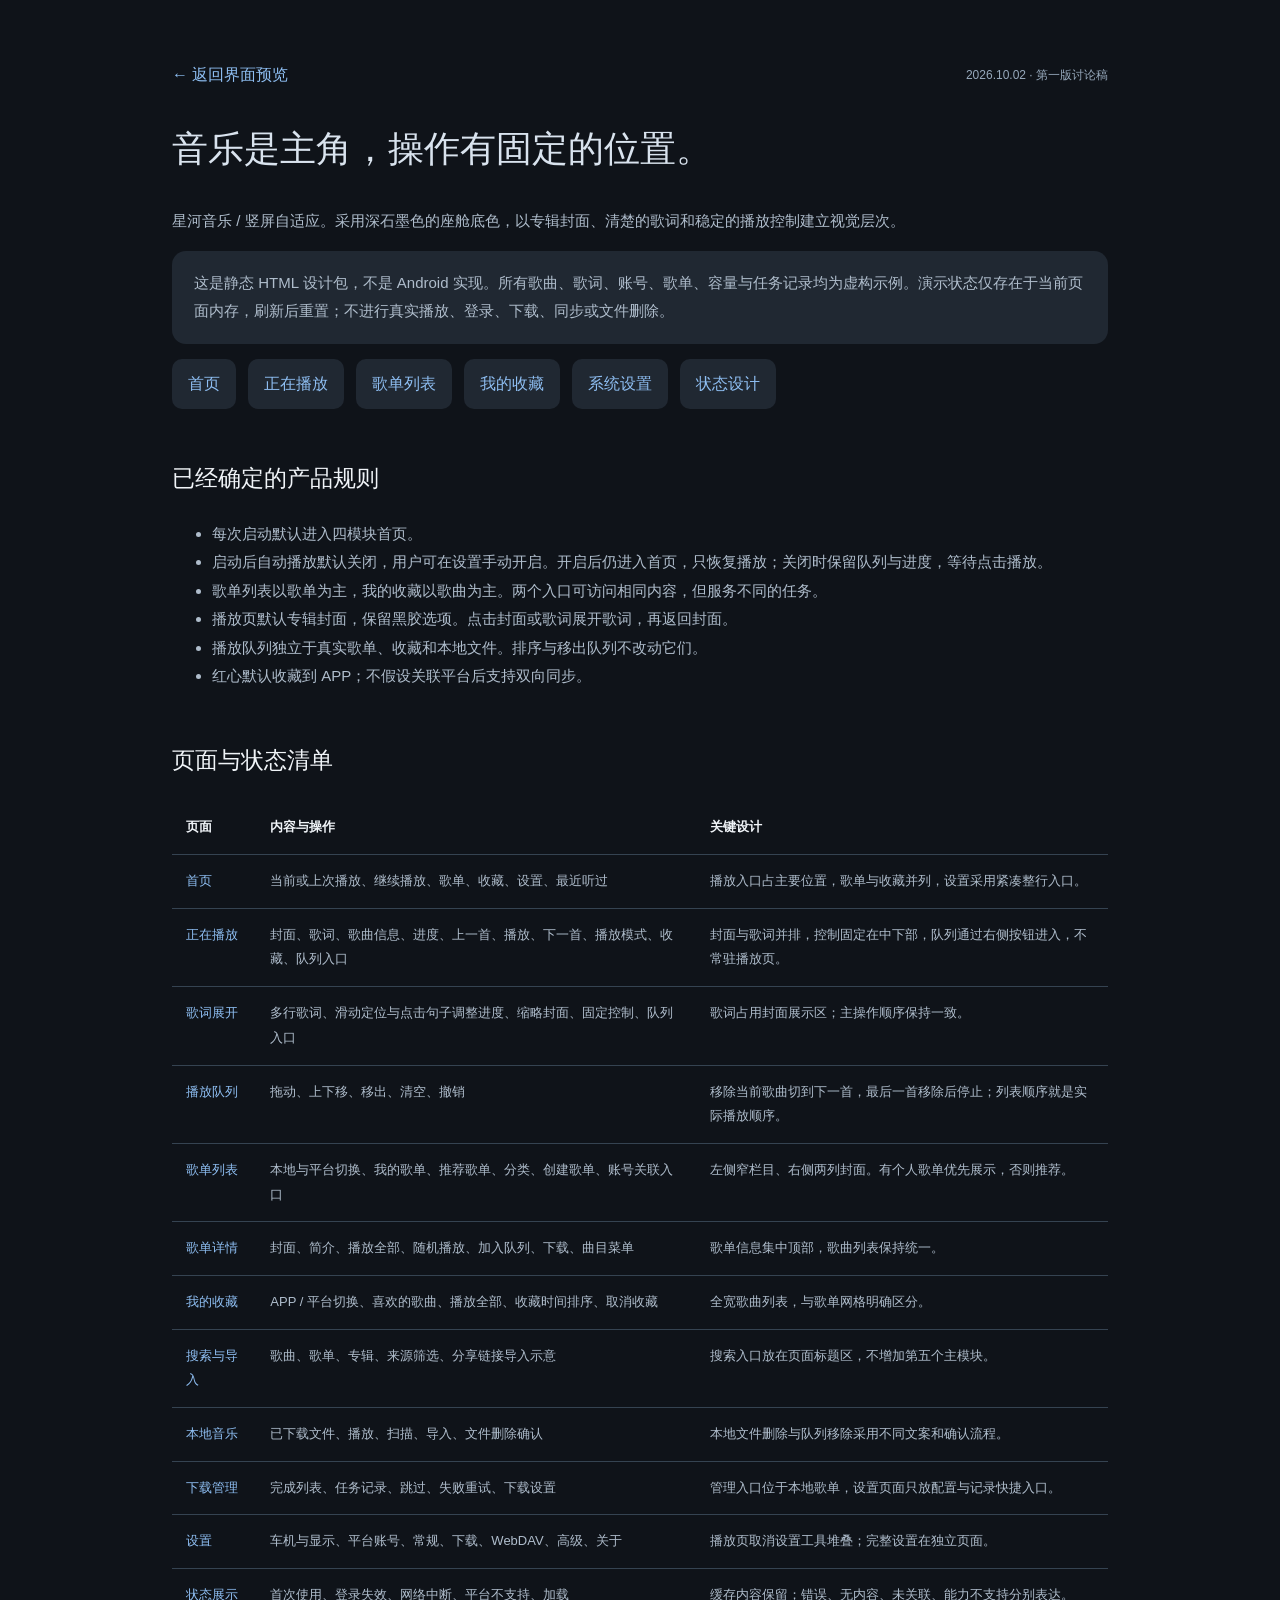
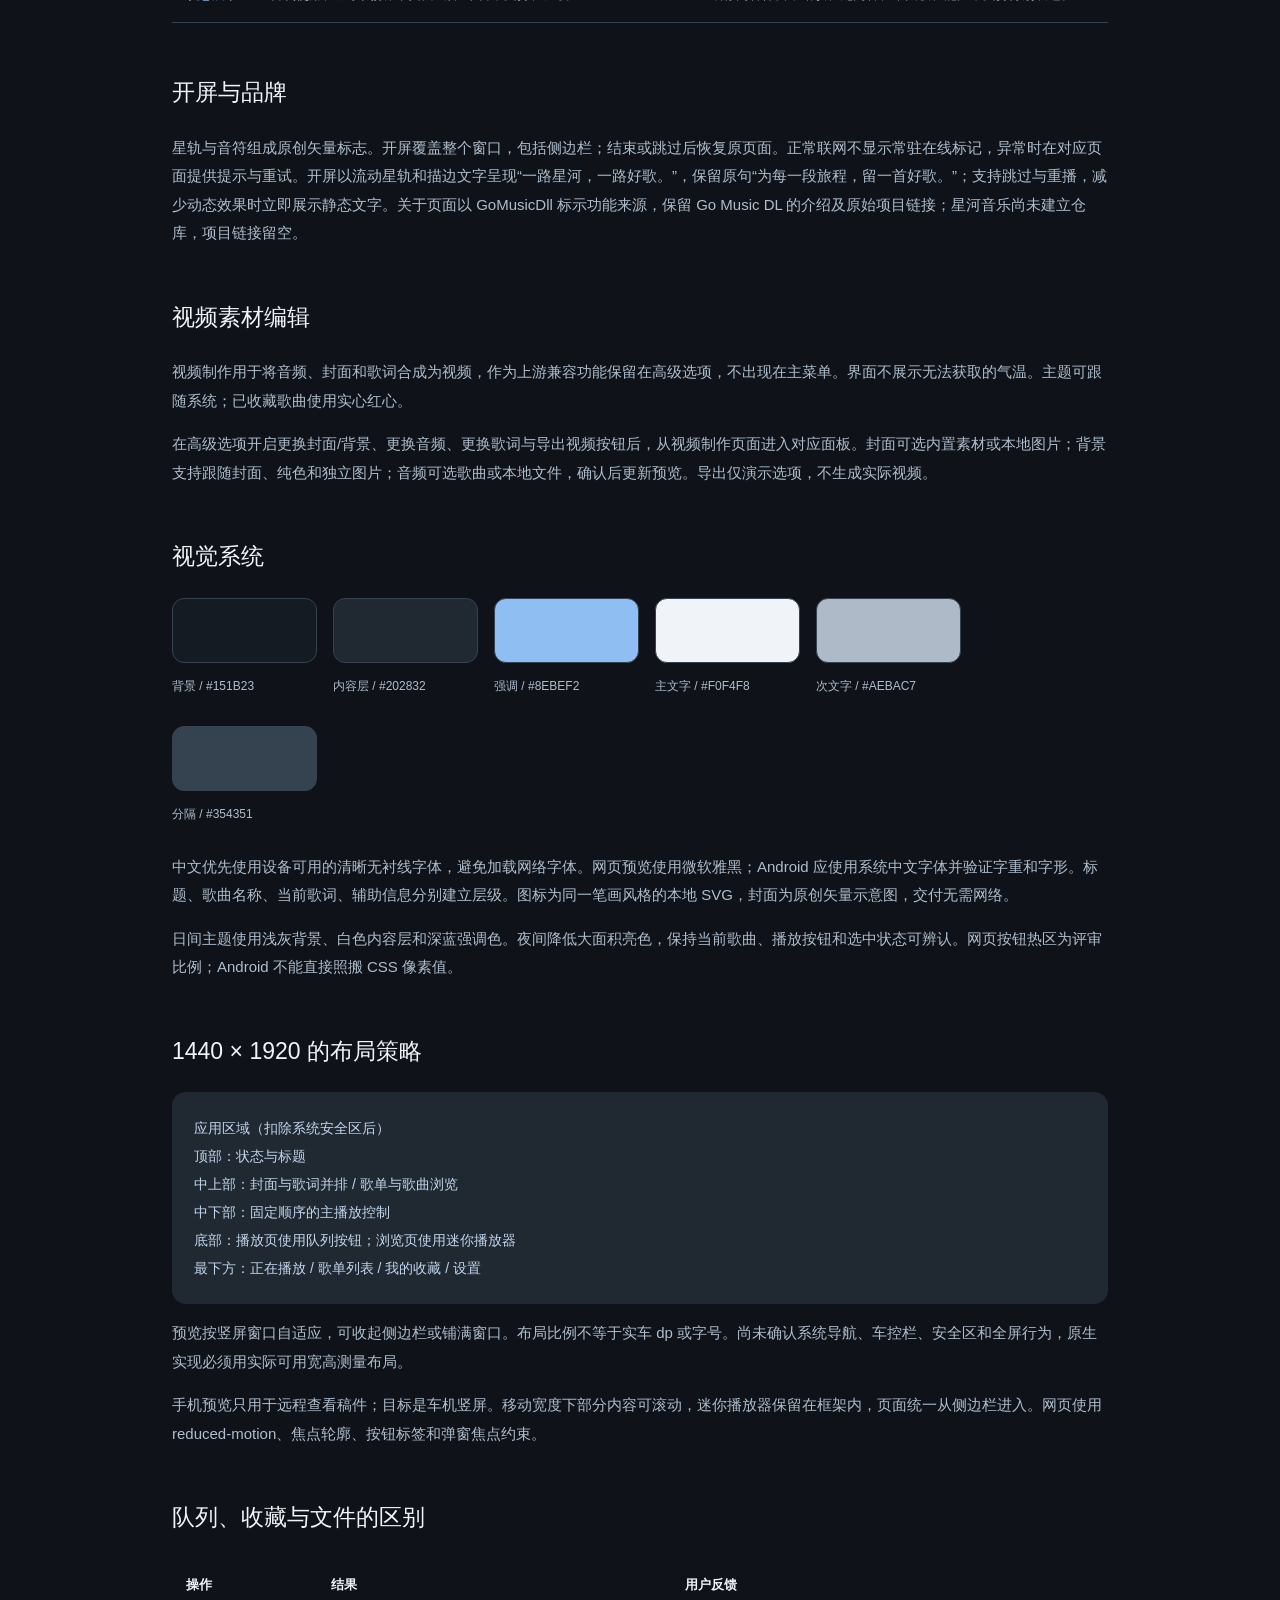
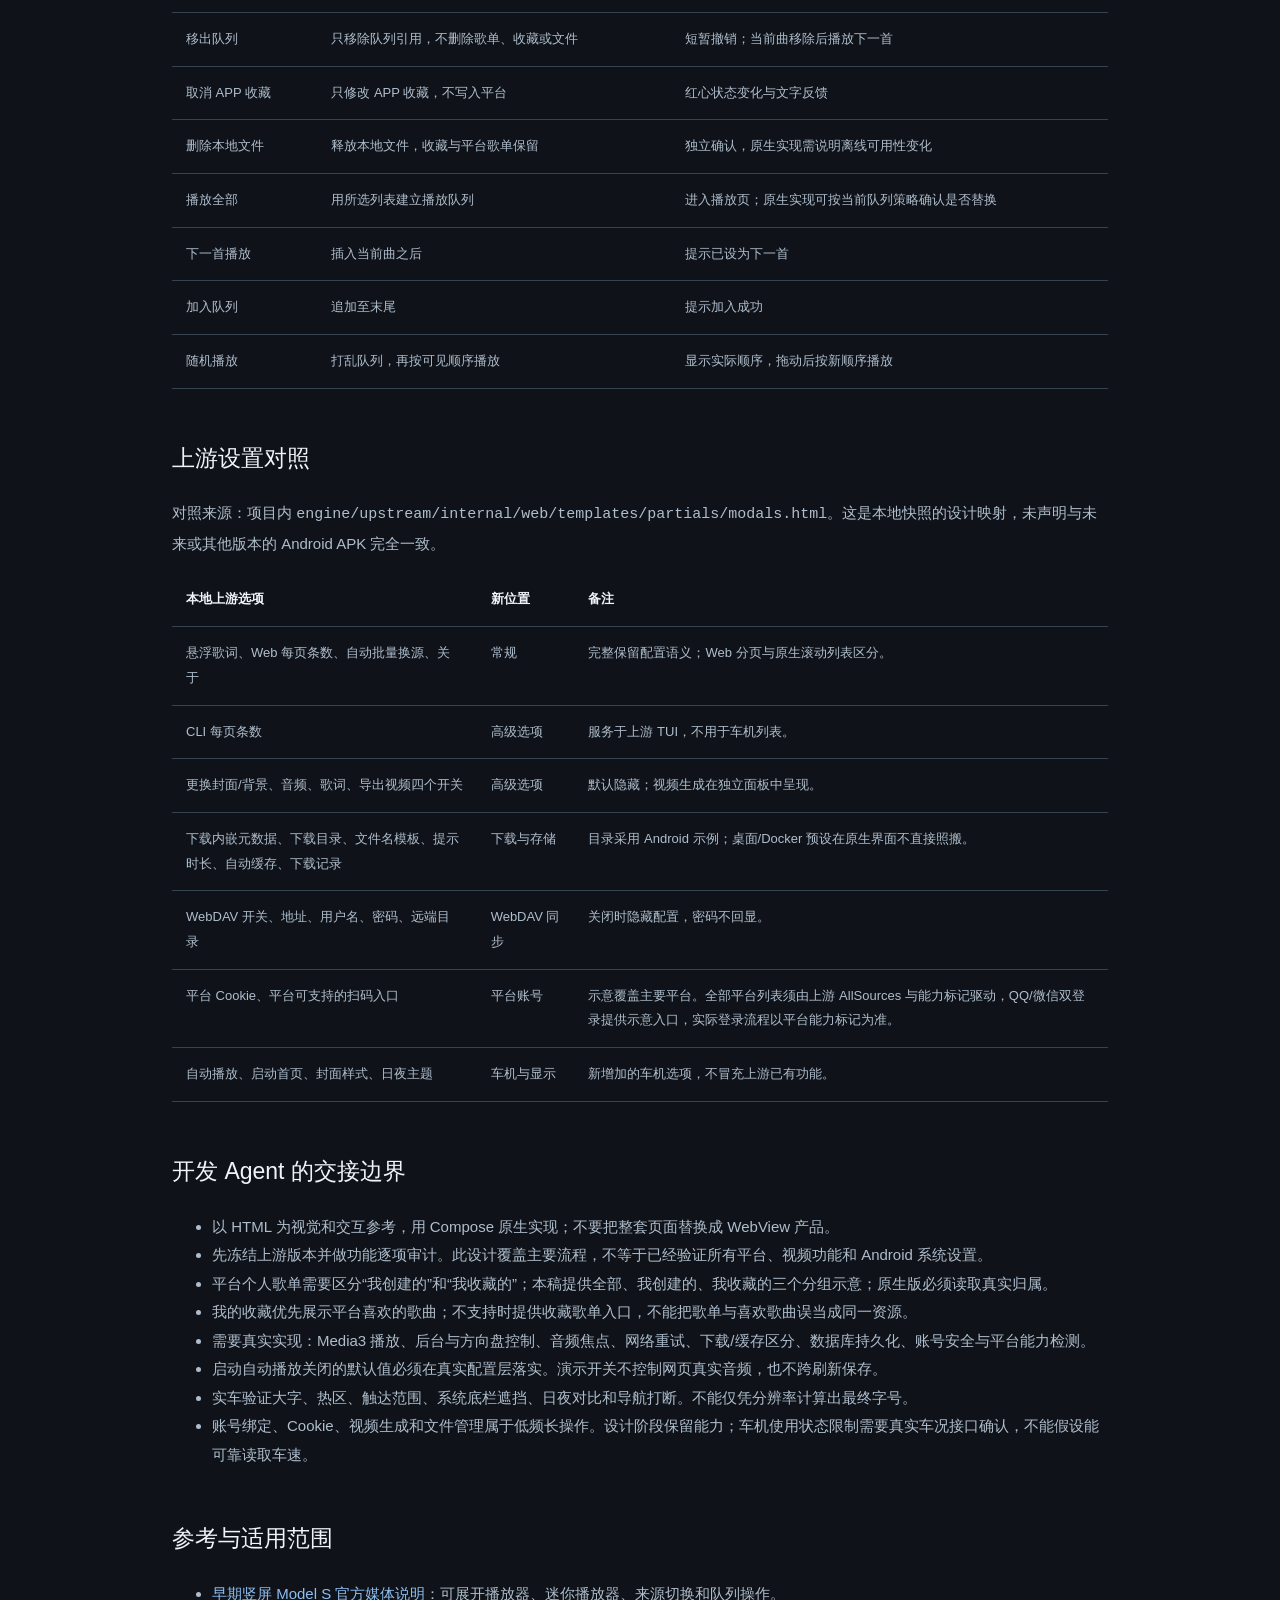
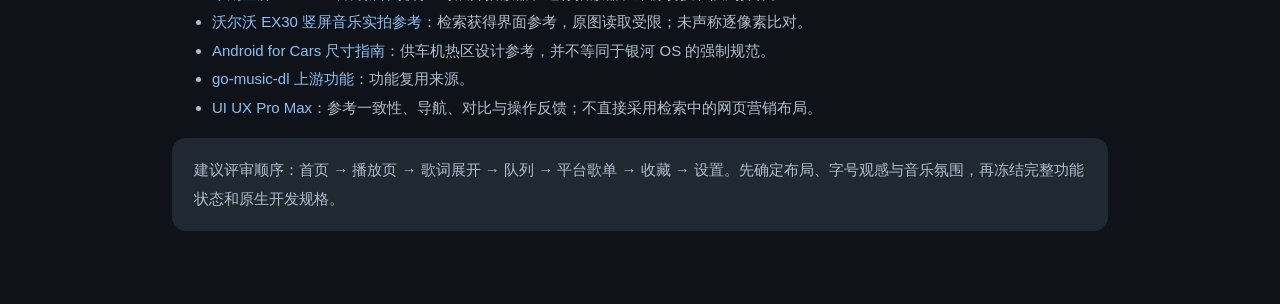
==== design/portrait-v1/design-guide.html @ f421bd84 "实现星河音乐原生车机应用、上游功能对齐与真机验证" ====
<!doctype html>
<html lang="zh-CN"><head><meta charset="utf-8"><meta name="viewport" content="width=device-width,initial-scale=1"><title>星河音乐 · 设计说明与交接清单</title><link rel="stylesheet" href="styles.css"></head><body>
<main class="design-guide">
<div class="guide-top"><a href="index.html">← 返回界面预览</a><span class="guide-tag">2026.10.02 · 第一版讨论稿</span></div>
<h1>音乐是主角，操作有固定的位置。</h1>
<p>星河音乐 / 竖屏自适应。采用深石墨色的座舱底色，以专辑封面、清楚的歌词和稳定的播放控制建立视觉层次。</p>
<p class="guide-note">这是静态 HTML 设计包，不是 Android 实现。所有歌曲、歌词、账号、歌单、容量与任务记录均为虚构示例。演示状态仅存在于当前页面内存，刷新后重置；不进行真实播放、登录、下载、同步或文件删除。</p>
<div class="guide-links"><a href="index.html#home">首页</a><a href="index.html#playing">正在播放</a><a href="index.html#playlists">歌单列表</a><a href="index.html#favorites">我的收藏</a><a href="index.html#settings">系统设置</a><a href="index.html#states">状态设计</a></div>
<h2>已经确定的产品规则</h2>
<ul><li>每次启动默认进入四模块首页。</li><li>启动后自动播放默认关闭，用户可在设置手动开启。开启后仍进入首页，只恢复播放；关闭时保留队列与进度，等待点击播放。</li><li>歌单列表以歌单为主，我的收藏以歌曲为主。两个入口可访问相同内容，但服务不同的任务。</li><li>播放页默认专辑封面，保留黑胶选项。点击封面或歌词展开歌词，再返回封面。</li><li>播放队列独立于真实歌单、收藏和本地文件。排序与移出队列不改动它们。</li><li>红心默认收藏到 APP；不假设关联平台后支持双向同步。</li></ul>
<h2>页面与状态清单</h2>
<table><thead><tr><th>页面</th><th>内容与操作</th><th>关键设计</th></tr></thead><tbody>
<tr><td><a href="index.html#home">首页</a></td><td>当前或上次播放、继续播放、歌单、收藏、设置、最近听过</td><td>播放入口占主要位置，歌单与收藏并列，设置采用紧凑整行入口。</td></tr>
<tr><td><a href="index.html#playing">正在播放</a></td><td>封面、歌词、歌曲信息、进度、上一首、播放、下一首、播放模式、收藏、队列入口</td><td>封面与歌词并排，控制固定在中下部，队列通过右侧按钮进入，不常驻播放页。</td></tr>
<tr><td><a href="index.html#lyrics">歌词展开</a></td><td>多行歌词、滑动定位与点击句子调整进度、缩略封面、固定控制、队列入口</td><td>歌词占用封面展示区；主操作顺序保持一致。</td></tr>
<tr><td><a href="index.html#queue">播放队列</a></td><td>拖动、上下移、移出、清空、撤销</td><td>移除当前歌曲切到下一首，最后一首移除后停止；列表顺序就是实际播放顺序。</td></tr>
<tr><td><a href="index.html#playlists">歌单列表</a></td><td>本地与平台切换、我的歌单、推荐歌单、分类、创建歌单、账号关联入口</td><td>左侧窄栏目、右侧两列封面。有个人歌单优先展示，否则推荐。</td></tr>
<tr><td><a href="index.html#detail">歌单详情</a></td><td>封面、简介、播放全部、随机播放、加入队列、下载、曲目菜单</td><td>歌单信息集中顶部，歌曲列表保持统一。</td></tr>
<tr><td><a href="index.html#favorites">我的收藏</a></td><td>APP / 平台切换、喜欢的歌曲、播放全部、收藏时间排序、取消收藏</td><td>全宽歌曲列表，与歌单网格明确区分。</td></tr>
<tr><td><a href="index.html#search">搜索与导入</a></td><td>歌曲、歌单、专辑、来源筛选、分享链接导入示意</td><td>搜索入口放在页面标题区，不增加第五个主模块。</td></tr>
<tr><td><a href="index.html#local">本地音乐</a></td><td>已下载文件、播放、扫描、导入、文件删除确认</td><td>本地文件删除与队列移除采用不同文案和确认流程。</td></tr>
<tr><td><a href="index.html#downloads">下载管理</a></td><td>完成列表、任务记录、跳过、失败重试、下载设置</td><td>管理入口位于本地歌单，设置页面只放配置与记录快捷入口。</td></tr>
<tr><td><a href="index.html#settings">设置</a></td><td>车机与显示、平台账号、常规、下载、WebDAV、高级、关于</td><td>播放页取消设置工具堆叠；完整设置在独立页面。</td></tr>
<tr><td><a href="index.html#states">状态展示</a></td><td>首次使用、登录失效、网络中断、平台不支持、加载</td><td>缓存内容保留；错误、无内容、未关联、能力不支持分别表达。</td></tr>
</tbody></table>
<h2>开屏与品牌</h2><p>星轨与音符组成原创矢量标志。开屏覆盖整个窗口，包括侧边栏；结束或跳过后恢复原页面。正常联网不显示常驻在线标记，异常时在对应页面提供提示与重试。开屏以流动星轨和描边文字呈现“一路星河，一路好歌。”，保留原句“为每一段旅程，留一首好歌。”；支持跳过与重播，减少动态效果时立即展示静态文字。关于页面以 GoMusicDll 标示功能来源，保留 Go Music DL 的介绍及原始项目链接；星河音乐尚未建立仓库，项目链接留空。</p><h2>视频素材编辑</h2><p>视频制作用于将音频、封面和歌词合成为视频，作为上游兼容功能保留在高级选项，不出现在主菜单。界面不展示无法获取的气温。主题可跟随系统；已收藏歌曲使用实心红心。</p><p>在高级选项开启更换封面/背景、更换音频、更换歌词与导出视频按钮后，从视频制作页面进入对应面板。封面可选内置素材或本地图片；背景支持跟随封面、纯色和独立图片；音频可选歌曲或本地文件，确认后更新预览。导出仅演示选项，不生成实际视频。</p><h2>视觉系统</h2>
<div class="swatches"><div class="swatch"><div style="background:#151b23"></div><p>背景 / #151B23</p></div><div class="swatch"><div style="background:#202832"></div><p>内容层 / #202832</p></div><div class="swatch"><div style="background:#8ebef2"></div><p>强调 / #8EBEF2</p></div><div class="swatch"><div style="background:#f0f4f8"></div><p>主文字 / #F0F4F8</p></div><div class="swatch"><div style="background:#aebac7"></div><p>次文字 / #AEBAC7</p></div><div class="swatch"><div style="background:#354351"></div><p>分隔 / #354351</p></div></div>
<p>中文优先使用设备可用的清晰无衬线字体，避免加载网络字体。网页预览使用微软雅黑；Android 应使用系统中文字体并验证字重和字形。标题、歌曲名称、当前歌词、辅助信息分别建立层级。图标为同一笔画风格的本地 SVG，封面为原创矢量示意图，交付无需网络。</p>
<p>日间主题使用浅灰背景、白色内容层和深蓝强调色。夜间降低大面积亮色，保持当前歌曲、播放按钮和选中状态可辨认。网页按钮热区为评审比例；Android 不能直接照搬 CSS 像素值。</p>
<h2>1440 × 1920 的布局策略</h2>
<div class="guide-layout">应用区域（扣除系统安全区后）
顶部：状态与标题
中上部：封面与歌词并排 / 歌单与歌曲浏览
中下部：固定顺序的主播放控制
底部：播放页使用队列按钮；浏览页使用迷你播放器
最下方：正在播放 / 歌单列表 / 我的收藏 / 设置</div>
<p>预览按竖屏窗口自适应，可收起侧边栏或铺满窗口。布局比例不等于实车 dp 或字号。尚未确认系统导航、车控栏、安全区和全屏行为，原生实现必须用实际可用宽高测量布局。</p>
<p>手机预览只用于远程查看稿件；目标是车机竖屏。移动宽度下部分内容可滚动，迷你播放器保留在框架内，页面统一从侧边栏进入。网页使用 reduced-motion、焦点轮廓、按钮标签和弹窗焦点约束。</p>
<h2>队列、收藏与文件的区别</h2>
<table><thead><tr><th>操作</th><th>结果</th><th>用户反馈</th></tr></thead><tbody><tr><td>移出队列</td><td>只移除队列引用，不删除歌单、收藏或文件</td><td>短暂撤销；当前曲移除后播放下一首</td></tr><tr><td>取消 APP 收藏</td><td>只修改 APP 收藏，不写入平台</td><td>红心状态变化与文字反馈</td></tr><tr><td>删除本地文件</td><td>释放本地文件，收藏与平台歌单保留</td><td>独立确认，原生实现需说明离线可用性变化</td></tr><tr><td>播放全部</td><td>用所选列表建立播放队列</td><td>进入播放页；原生实现可按当前队列策略确认是否替换</td></tr><tr><td>下一首播放</td><td>插入当前曲之后</td><td>提示已设为下一首</td></tr><tr><td>加入队列</td><td>追加至末尾</td><td>提示加入成功</td></tr><tr><td>随机播放</td><td>打乱队列，再按可见顺序播放</td><td>显示实际顺序，拖动后按新顺序播放</td></tr></tbody></table>
<h2>上游设置对照</h2>
<p>对照来源：项目内 <code>engine/upstream/internal/web/templates/partials/modals.html</code>。这是本地快照的设计映射，未声明与未来或其他版本的 Android APK 完全一致。</p>
<table><thead><tr><th>本地上游选项</th><th>新位置</th><th>备注</th></tr></thead><tbody>
<tr><td>悬浮歌词、Web 每页条数、自动批量换源、关于</td><td>常规</td><td>完整保留配置语义；Web 分页与原生滚动列表区分。</td></tr>
<tr><td>CLI 每页条数</td><td>高级选项</td><td>服务于上游 TUI，不用于车机列表。</td></tr>
<tr><td>更换封面/背景、音频、歌词、导出视频四个开关</td><td>高级选项</td><td>默认隐藏；视频生成在独立面板中呈现。</td></tr>
<tr><td>下载内嵌元数据、下载目录、文件名模板、提示时长、自动缓存、下载记录</td><td>下载与存储</td><td>目录采用 Android 示例；桌面/Docker 预设在原生界面不直接照搬。</td></tr>
<tr><td>WebDAV 开关、地址、用户名、密码、远端目录</td><td>WebDAV 同步</td><td>关闭时隐藏配置，密码不回显。</td></tr>
<tr><td>平台 Cookie、平台可支持的扫码入口</td><td>平台账号</td><td>示意覆盖主要平台。全部平台列表须由上游 AllSources 与能力标记驱动，QQ/微信双登录提供示意入口，实际登录流程以平台能力标记为准。</td></tr>
<tr><td>自动播放、启动首页、封面样式、日夜主题</td><td>车机与显示</td><td>新增加的车机选项，不冒充上游已有功能。</td></tr>
</tbody></table>
<h2>开发 Agent 的交接边界</h2>
<ul><li>以 HTML 为视觉和交互参考，用 Compose 原生实现；不要把整套页面替换成 WebView 产品。</li><li>先冻结上游版本并做功能逐项审计。此设计覆盖主要流程，不等于已经验证所有平台、视频功能和 Android 系统设置。</li><li>平台个人歌单需要区分“我创建的”和“我收藏的”；本稿提供全部、我创建的、我收藏的三个分组示意；原生版必须读取真实归属。</li><li>我的收藏优先展示平台喜欢的歌曲；不支持时提供收藏歌单入口，不能把歌单与喜欢歌曲误当成同一资源。</li><li>需要真实实现：Media3 播放、后台与方向盘控制、音频焦点、网络重试、下载/缓存区分、数据库持久化、账号安全与平台能力检测。</li><li>启动自动播放关闭的默认值必须在真实配置层落实。演示开关不控制网页真实音频，也不跨刷新保存。</li><li>实车验证大字、热区、触达范围、系统底栏遮挡、日夜对比和导航打断。不能仅凭分辨率计算出最终字号。</li><li>账号绑定、Cookie、视频生成和文件管理属于低频长操作。设计阶段保留能力；车机使用状态限制需要真实车况接口确认，不能假设能可靠读取车速。</li></ul>
<h2>参考与适用范围</h2>
<ul><li><a href="https://www.tesla.com/ownersmanual/2012_2020_models/en_gb/GUID-7A85FB6B-9DF6-4C55-A2F9-793207E48E9D.html" target="_blank" rel="noopener">早期竖屏 Model S 官方媒体说明</a>：可展开播放器、迷你播放器、来源切换和队列操作。</li><li><a href="https://www.torque.com.sg/reviews/volvo-ex30-review-scandinavian-agility/" target="_blank" rel="noopener">沃尔沃 EX30 竖屏音乐实拍参考</a>：检索获得界面参考，原图读取受限；未声称逐像素比对。</li><li><a href="https://developers.google.com/cars/design/automotive-os/design-system/sizing" target="_blank" rel="noopener">Android for Cars 尺寸指南</a>：供车机热区设计参考，并不等同于银河 OS 的强制规范。</li><li><a href="https://github.com/guohuiyuan/go-music-dl" target="_blank" rel="noopener">go-music-dl 上游功能</a>：功能复用来源。</li><li><a href="https://github.com/nextlevelbuilder/ui-ux-pro-max-skill" target="_blank" rel="noopener">UI UX Pro Max</a>：参考一致性、导航、对比与操作反馈；不直接采用检索中的网页营销布局。</li></ul>
<p class="guide-note">建议评审顺序：首页 → 播放页 → 歌词展开 → 队列 → 平台歌单 → 收藏 → 设置。先确定布局、字号观感与音乐氛围，再冻结完整功能状态和原生开发规格。</p>
</main></body></html>
---- design/portrait-v1/styles.css ----
:root{--bg:#151b23;--surface:#202832;--raised:#293440;--ink:#f0f4f8;--muted:#aebac7;--subtle:#8293a5;--line:#354351;--accent:#8ebef2;--accent-fill:#263f58;--on-accent:#132332;--danger:#edaaa8;--radius:20px;--font:"Microsoft YaHei UI","Microsoft YaHei","PingFang SC",sans-serif}
*{box-sizing:border-box}body{margin:0;background:#0f1319;color:var(--ink);font-family:var(--font);font-size:16px}button,input,select,textarea{font:inherit}button,a,input,select{ -webkit-tap-highlight-color:transparent}button{color:inherit;cursor:pointer;border:0;background:none}a{color:inherit;text-decoration:none}button:focus-visible,a:focus-visible,input:focus-visible,select:focus-visible{outline:3px solid var(--accent);outline-offset:4px}button:active{opacity:.7}button:disabled{opacity:.45;cursor:default}.review-rail{width:260px;position:fixed;inset:0 auto 0 0;padding:36px 24px;background:#171c24;border-right:1px solid #29323d;display:flex;flex-direction:column;z-index:5}.studio-brand{display:flex;align-items:center;gap:14px;font-weight:600;font-size:20px}.brand-mark{display:grid;place-items:center;width:42px;height:42px;border-radius:13px;background:#8ebef2;color:#182633;font-size:22px}.studio-brand small{display:block;font-size:11px;font-weight:400;color:#97a9bc;margin-top:6px}.rail-label{margin:42px 0 14px;color:#97a9bc;font-size:12px}#review-nav{display:flex;flex-direction:column;gap:4px}#review-nav a{padding:10px 12px;display:flex;gap:12px;align-items:center;border-radius:8px;font-size:13px;color:#afbdcc}#review-nav a.active{color:#d5e8ff;background:#2b3b50}#review-nav svg{width:18px;height:18px}.rail-bottom{margin-top:auto;padding-top:28px;font-size:12px;color:#97a9bc}.rail-bottom p{margin:7px 0}.rail-bottom a{display:block;color:#c1d6ed;margin:22px 0}.rail-bottom small{font-size:11px;line-height:1.8}.review-tools{display:flex;gap:8px;margin-top:16px}.review-tools button{padding:8px;background:#283342;border-radius:7px;font-size:11px}.stage{padding:30px 30px 20px;margin-left:260px;display:flex;flex-direction:column;align-items:center}.stage-caption{display:flex;justify-content:space-between;width:min(100%,720px);font-size:12px;color:#97a9bc;margin-bottom:16px}.stage-note{font-size:11px;color:#8191a4;line-height:1.8;text-align:center}.device{position:relative;width:720px;height:960px;background:var(--bg);border:1px solid #354351;border-radius:28px;overflow:hidden;display:flex;flex-direction:column;box-shadow:0 24px 80px #0005;color:var(--ink)}.status-bar{height:44px;flex:none;padding:0 28px;display:flex;align-items:center;justify-content:space-between;font-size:13px;color:var(--muted);border-bottom:1px solid var(--line)}.status-center{font-size:11px;letter-spacing:2px}.status-bar i{display:inline-block;width:6px;height:6px;border-radius:50%;background:var(--accent);margin:0 8px}#screen{flex:1;min-height:0;overflow-y:auto;scrollbar-width:thin;scrollbar-color:var(--line) transparent;position:relative}.page{padding:28px 32px 24px;min-height:100%}.page-head{display:flex;align-items:center;justify-content:space-between;margin-bottom:26px;gap:16px}.page-head h1{font-size:28px;font-weight:600;margin:0;letter-spacing:.02em}.page-head p{font-size:14px;color:var(--muted);margin:8px 0 0}.page-head .head-left{display:flex;align-items:center;gap:12px}.icon{width:24px;height:24px;stroke:currentColor;stroke-width:1.7;fill:none;stroke-linecap:round;stroke-linejoin:round;flex:none}.icon-button{height:48px;min-width:48px;display:inline-flex;align-items:center;justify-content:center;border-radius:50%;background:var(--surface)}.button{min-height:48px;padding:12px 22px;border-radius:14px;display:inline-flex;justify-content:center;align-items:center;gap:10px;background:var(--raised);font-weight:500;font-size:15px}.button.primary{background:var(--accent);color:var(--on-accent)}.button.ghost{background:transparent;border:1px solid var(--line)}.button.small{min-height:40px;padding:9px 15px;font-size:13px}.text-button{color:var(--accent);min-height:44px;padding:8px 0;display:inline-flex;align-items:center;gap:6px}.text-button .icon{width:18px;height:18px}.muted{color:var(--muted)}.section-heading{display:flex;justify-content:space-between;align-items:center;margin:24px 0 14px}.section-heading h2{font-size:18px;font-weight:500;margin:0}.section-heading small{color:var(--muted);font-size:12px}.section-heading button{font-size:13px}.cover{display:block;object-fit:cover;border-radius:14px;width:100%;aspect-ratio:1}.home-welcome{margin-bottom:26px}.home-welcome h1{font-size:29px;font-weight:500;margin:0}.home-welcome p{margin:9px 0 0;color:var(--muted);font-size:14px}.home-player{position:relative;display:grid;grid-template-columns:228px 1fr;gap:26px;padding:24px;background:var(--surface);border-radius:24px;align-items:center}.home-player .cover{border-radius:16px}.eyebrow{font-size:12px;color:var(--muted);display:flex;align-items:center;gap:6px;margin:0 0 16px}.home-player h2{font-size:28px;margin:0 0 9px;font-weight:500}.home-player .artist{color:var(--muted);font-size:15px;margin:0 0 25px}.home-player .resume-info{margin:12px 0 0;font-size:11px;color:var(--muted)}.entry-grid{display:grid;grid-template-columns:1fr 1fr;gap:16px;margin-top:18px}.entry{background:var(--surface);border-radius:20px;padding:24px;text-align:left;min-height:144px;position:relative}.entry>.icon{color:var(--accent);width:29px;height:29px;margin-bottom:16px}.entry h2{font-size:21px;margin:0 0 8px;font-weight:500}.entry p{font-size:13px;color:var(--muted);margin:0}.entry .arrow{position:absolute;right:20px;top:25px;color:var(--muted)}.settings-entry{display:flex;width:100%;align-items:center;gap:16px;border:1px solid var(--line);border-radius:16px;padding:16px 20px;margin-top:18px;text-align:left}.settings-entry>.icon{color:var(--muted)}.settings-entry strong{font-weight:500;font-size:16px}.settings-entry small{display:block;font-size:12px;color:var(--muted);margin-top:5px}.settings-entry .arrow{margin-left:auto}.recent-strip{display:grid;grid-template-columns:repeat(3,1fr);gap:14px}.recent-item{text-align:left;padding:0;display:flex;align-items:center;gap:10px}.recent-item img{width:48px;height:48px;border-radius:9px}.recent-item strong{font-size:12px;font-weight:500;display:block}.recent-item small{display:block;color:var(--muted);font-size:10px;margin-top:5px}#mini-player:empty{display:none}.mini-player{display:flex;align-items:center;gap:13px;height:76px;border-top:1px solid var(--line);padding:12px 26px;background:var(--surface)}.mini-song{display:flex;align-items:center;gap:13px;flex:1;min-width:0;text-align:left;padding:0}.mini-song img{width:48px;height:48px;border-radius:8px}.mini-song strong{font-size:15px;font-weight:500;display:block}.mini-song small{display:block;font-size:11px;color:var(--muted);margin-top:5px}.mini-player .icon-button{background:transparent}.playing-page{padding-top:20px}.playing-page .page-head{margin-bottom:25px}.playing-page .page-head h1{font-size:17px}.playing-page .page-head p{font-size:11px}.player-scene{display:grid;grid-template-columns:278px 1fr;gap:28px;align-items:center;min-height:278px}.artwork-button{padding:0;position:relative;display:block}.artwork-button .cover{border-radius:20px}.lyric-preview{text-align:left;padding:0;width:100%;line-height:1.8}.lyric-preview p{font-size:16px;color:var(--subtle);margin:18px 0}.lyric-preview p.active{font-size:23px;color:var(--accent);font-weight:500;line-height:1.7}.lyric-preview small{font-size:11px;color:var(--muted);display:flex;align-items:center;gap:7px;margin-top:23px}.lyric-preview small .icon{width:15px;height:15px}.track-heading{display:flex;justify-content:space-between;align-items:center;margin:24px 0 20px}.track-heading h2{font-size:27px;font-weight:500;margin:0 0 7px}.track-heading p{font-size:13px;color:var(--muted);margin:0}.quality{display:inline-block;border:1px solid var(--line);padding:2px 6px;border-radius:4px;color:var(--muted);font-size:9px;margin-left:8px}.favorite.selected{color:var(--accent)}.progress{width:100%;accent-color:var(--accent);height:20px;cursor:pointer;margin:0}.time-row{display:flex;justify-content:space-between;font-size:11px;color:var(--muted);margin:5px 0 15px;font-variant-numeric:tabular-nums}.transport{display:flex;align-items:center;justify-content:space-between;gap:18px;padding:0 32px}.transport .side-control{display:flex;flex-direction:column;align-items:center;gap:6px;min-width:66px;font-size:10px;color:var(--muted);min-height:64px;justify-content:center}.transport .side-control svg{width:22px;height:22px}.transport>.skip{width:66px;height:66px}.transport .play-button{width:80px;height:80px;border-radius:50%;background:var(--accent);color:var(--on-accent);display:grid;place-items:center}.transport .play-button svg{width:34px;height:34px}.queue-preview{margin-top:23px;border-top:1px solid var(--line);padding-top:5px}.queue-preview .section-heading{margin:9px 0 5px}.queue-preview .song-row{min-height:62px;padding:9px 0}.song-row{display:flex;align-items:center;gap:14px;min-height:78px;border-bottom:1px solid var(--line);padding:12px 0}.song-row:last-child{border-bottom:0}.song-row .song-cover{width:46px;height:46px;border-radius:8px;object-fit:cover}.song-main{flex:1;min-width:0;text-align:left;padding:0;min-height:44px;display:flex;flex-direction:column;justify-content:center}.song-main strong{font-size:16px;font-weight:500;display:block;overflow:hidden;text-overflow:ellipsis;white-space:nowrap}.song-main small{font-size:11px;color:var(--muted);margin-top:6px;display:block}.song-row.current .song-main strong{color:var(--accent)}.song-row .row-number{font-size:12px;color:var(--muted);width:22px;text-align:center}.song-row .duration{font-size:12px;color:var(--muted);min-width:40px}.song-row .icon-button{background:transparent}.equalizer{display:flex;gap:3px;height:16px;align-items:center;width:22px}.equalizer b{display:block;width:3px;background:var(--accent);border-radius:2px;height:9px}.equalizer b:nth-child(2){height:16px}.equalizer b:nth-child(3){height:12px}.tabs{display:flex;gap:8px;flex-wrap:wrap;border-bottom:1px solid var(--line);padding-bottom:16px;margin-bottom:22px}.tabs button{padding:12px 17px;border-radius:12px;color:var(--muted);font-size:14px;min-height:46px}.tabs button.active{background:var(--accent-fill);color:var(--accent)}.library-layout{display:grid;grid-template-columns:110px 1fr;gap:24px}.library-side{display:flex;flex-direction:column;gap:8px;border-right:1px solid var(--line);padding-right:14px}.library-side button{text-align:left;min-height:52px;border-radius:10px;padding:12px;font-size:14px;color:var(--muted)}.library-side button.active{background:var(--surface);color:var(--ink)}.library-content h2{font-size:18px;font-weight:500;margin:0}.library-content .section-heading{margin:0 0 18px}.playlist-grid{display:grid;grid-template-columns:1fr 1fr;gap:24px 18px}.playlist-card{padding:0;text-align:left;min-width:0}.playlist-card .art-wrap{position:relative}.playlist-card .cover{border-radius:14px}.playlist-card .count{position:absolute;bottom:10px;right:10px;background:#101823d9;color:#fff;border-radius:7px;padding:5px 9px;font-size:10px}.playlist-card h3{font-size:15px;font-weight:500;margin:12px 0 6px}.playlist-card p{font-size:11px;color:var(--muted);margin:0}.account-note{background:var(--surface);border-radius:12px;padding:13px 15px;font-size:12px;display:flex;align-items:center;justify-content:space-between;margin:0 0 20px;color:var(--muted);gap:10px}.account-note span{display:flex;align-items:center;gap:8px}.account-note .icon{width:17px;height:17px}.account-note button{font-size:12px;min-height:32px;color:var(--accent)}.filter-chips{display:flex;gap:8px;margin:0 0 18px;flex-wrap:wrap}.filter-chips button{font-size:12px;border:1px solid var(--line);border-radius:20px;min-height:38px;padding:8px 15px;color:var(--muted)}.filter-chips button.active{background:var(--surface);color:var(--ink);border-color:var(--accent)}.collection-hero{display:flex;align-items:center;gap:22px;margin:3px 0 24px}.collection-art{width:100px;height:100px;border-radius:22px;background:var(--accent-fill);display:grid;place-items:center;color:var(--accent)}.collection-art .icon{width:42px;height:42px}.collection-hero h2{font-size:24px;font-weight:500;margin:0 0 8px}.collection-hero p{font-size:12px;color:var(--muted);margin:0 0 14px}.collection-hero .button{font-size:13px;min-height:40px;padding:10px 15px}.list-toolbar{display:flex;justify-content:space-between;align-items:center;font-size:12px;color:var(--muted);padding:0 0 10px;border-bottom:1px solid var(--line)}.list-toolbar button{min-height:40px;color:var(--muted);font-size:12px}.detail-hero{display:flex;gap:26px;margin:10px 0 24px;align-items:center}.detail-hero img{width:190px;height:190px;border-radius:16px}.detail-hero h2{font-size:28px;font-weight:500;margin:0 0 9px}.detail-hero p{font-size:12px;color:var(--muted);line-height:1.9;margin:8px 0}.detail-actions{display:flex;flex-wrap:wrap;align-items:center;gap:8px;margin-bottom:14px}.detail-actions .button{flex:0 1 auto;font-size:13px;padding:11px;white-space:nowrap}.full-lyrics{text-align:center;height:330px;overflow-y:auto;scrollbar-width:none;padding:14px 0;mask-image:linear-gradient(transparent,#000 12%,#000 88%,transparent)}.full-lyrics button{display:block;width:100%;padding:15px 8px;font-size:23px;color:var(--subtle);line-height:1.5}.full-lyrics button.active{color:var(--accent);font-size:29px;font-weight:500}.lyrics-track{display:flex;align-items:center;gap:13px;margin-top:16px}.lyrics-track img{width:54px;height:54px;border-radius:9px}.lyrics-track strong{font-size:15px;font-weight:500}.lyrics-track small{display:block;font-size:11px;color:var(--muted);margin-top:6px}.lyrics-track button:last-child{margin-left:auto}.lyrics-page .track-heading{margin:14px 0}.queue-page .queue-note{font-size:12px;color:var(--muted);padding:14px 16px;background:var(--surface);border-radius:12px;margin-bottom:18px;line-height:1.8}.queue-page .song-row{gap:10px}.drag-handle{color:var(--muted);cursor:grab;min-height:48px;width:36px;display:grid;place-items:center}.queue-page .song-row.dragging{opacity:.5}.queue-page .song-row.drag-over{border-top:2px solid var(--accent)}.queue-move{display:flex;flex-direction:column}.queue-move button{height:28px;width:30px;color:var(--muted)}.queue-move .icon{width:16px;height:16px}.queue-page .remove{color:var(--muted)}.settings-layout{display:grid;grid-template-columns:132px 1fr;gap:24px}.settings-side{display:flex;flex-direction:column;gap:7px}.settings-side button{font-size:13px;min-height:52px;padding:12px;text-align:left;border-radius:12px;color:var(--muted);display:flex;align-items:center;gap:8px}.settings-side button .icon{width:19px;height:19px}.settings-side button.active{color:var(--accent);background:var(--accent-fill)}.settings-panel h2{font-size:20px;margin:5px 0 7px;font-weight:500}.panel-description{font-size:12px;color:var(--muted);margin:0 0 20px;line-height:1.8}.setting-row{display:flex;align-items:center;justify-content:space-between;gap:16px;padding:20px 0;border-bottom:1px solid var(--line)}.setting-row strong{font-size:14px;font-weight:500;display:block}.setting-row small{font-size:11px;color:var(--muted);line-height:1.8;display:block;margin-top:6px}.switch{position:relative;flex:none;width:48px;height:28px;border-radius:20px;background:#566371;min-width:48px}.switch:after{content:"";position:absolute;left:4px;top:4px;width:20px;height:20px;background:#eef3f8;border-radius:50%;transition:transform .18s}.switch[aria-checked=true]{background:var(--accent)}.switch[aria-checked=true]:after{transform:translateX(20px);background:var(--on-accent)}.setting-select{background:var(--raised);color:var(--ink);border:1px solid var(--line);border-radius:8px;padding:9px 10px;max-width:160px;font-size:12px;min-height:42px}.field{display:block;margin:18px 0}.field>span{font-size:13px;display:block;margin-bottom:10px}.field input,.field textarea{width:100%;background:var(--surface);border:1px solid var(--line);color:var(--ink);border-radius:10px;padding:13px;font-size:13px;min-height:44px}.field small{display:block;font-size:11px;color:var(--muted);line-height:1.8;margin-top:7px}.account-card{border-bottom:1px solid var(--line);padding:18px 0}.account-top{display:flex;justify-content:space-between;align-items:center;margin-bottom:9px}.account-top strong{font-size:15px;font-weight:500}.badge{font-size:10px;padding:4px 8px;border-radius:6px;background:var(--accent-fill);color:var(--accent)}.badge.warning{background:#493b2d;color:#e9c69c}.account-card p{font-size:12px;color:var(--muted);line-height:1.8}.account-buttons{display:flex;gap:10px}.account-buttons button{font-size:12px;min-height:40px;padding:9px 14px}.empty-state{padding:64px 20px;text-align:center}.empty-state>.icon{width:54px;height:54px;color:var(--subtle);margin-bottom:15px}.empty-state h2{font-size:22px;font-weight:500;margin:8px 0}.empty-state p{font-size:13px;color:var(--muted);line-height:1.9;max-width:330px;margin:12px auto 24px}.search-field{display:flex;gap:12px;align-items:center;border:1px solid var(--line);background:var(--surface);padding:0 16px;border-radius:14px;margin-bottom:18px}.search-field input{width:100%;background:none;border:0;color:var(--ink);padding:17px 0;outline:none;min-width:0}.search-field:focus-within{outline:2px solid var(--accent)}.search-field>.icon{color:var(--muted);width:20px}.search-hints{margin-top:28px}.search-hints h2{font-size:16px;font-weight:500}.search-hints button{margin:6px 8px 6px 0}.search-result-info{font-size:12px;color:var(--muted);margin:20px 0}.download-state{font-size:11px;color:var(--accent);min-width:54px}.storage-panel{display:flex;justify-content:space-between;padding:20px;background:var(--surface);border-radius:16px;margin-bottom:22px}.storage-panel strong{font-size:17px;font-weight:500}.storage-panel p{font-size:12px;color:var(--muted);margin:8px 0 0}.network-banner{display:flex;align-items:center;gap:10px;padding:12px 16px;border-radius:12px;background:#493b2d;color:#e9c69c;font-size:12px;margin-bottom:18px}.network-banner .icon{width:18px;height:18px}.vinyl{aspect-ratio:1;border-radius:50%;background:repeating-radial-gradient(circle at center,#15171b 0 2px,#30343b 3px,#14171b 4px);display:grid;place-items:center;border:8px solid #11151b;position:relative}.vinyl img{width:43%;border-radius:50%;aspect-ratio:1}.vinyl:after{content:"";position:absolute;width:12px;height:12px;border-radius:50%;background:#dbe4ef;border:3px solid #303a48}.modal-scrim{position:absolute;inset:0;z-index:8;background:#070d16ad;display:flex;align-items:center;justify-content:center;padding:32px}.modal{max-width:470px;width:100%;background:var(--surface);border:1px solid var(--line);border-radius:24px;padding:26px}.modal-head{display:flex;justify-content:space-between;align-items:center;margin-bottom:16px}.modal-head h2{font-size:21px;font-weight:500;margin:0}.modal p{color:var(--muted);font-size:13px;line-height:1.9}.modal .menu-item{display:flex;align-items:center;gap:14px;width:100%;text-align:left;min-height:62px;border-bottom:1px solid var(--line);font-size:15px}.modal .menu-item:last-child{border-bottom:0}.qr-placeholder{width:190px;height:190px;margin:24px auto;display:grid;place-items:center;text-align:center;background:#e8eff7;color:#253a50;border-radius:12px;border:12px solid white}.qr-placeholder svg{width:90px;height:90px}.qr-placeholder small{font-size:10px}.modal .modal-actions{display:flex;justify-content:flex-end;gap:10px;margin-top:22px}#toast{position:absolute;bottom:105px;left:50%;transform:translateX(-50%);background:var(--raised);border:1px solid var(--line);padding:13px 20px;border-radius:12px;z-index:12;max-width:90%;font-size:13px;display:none;white-space:normal;text-align:center}#toast.visible{display:flex;align-items:center;gap:15px}#toast button{color:var(--accent);font-size:13px;min-height:30px;white-space:nowrap}.day{--bg:#edf1f5;--surface:#fff;--raised:#e0e7ef;--ink:#203040;--muted:#536579;--subtle:#627589;--line:#c6d0dc;--accent:#285f96;--accent-fill:#dbe8f5;--on-accent:#fff;--danger:#9f4845}.actual .device{width:1440px;height:1920px;font-size:32px;zoom:2}.actual .device{width:720px;height:960px}.actual .stage{align-items:flex-start}.actual .stage-caption{width:1440px}.actual .stage-note{width:1440px}.design-guide{max-width:1000px;margin:0 auto;padding:60px 32px;color:#d9e3ee;line-height:1.9}.design-guide h1{font-size:36px;font-weight:500}.design-guide h2{font-size:23px;margin-top:48px;font-weight:500;color:#f0f4f8}.design-guide h3{font-size:17px;font-weight:500}.design-guide p,.design-guide li{color:#afbdcc;font-size:15px}.design-guide a{color:#8ebef2}.design-guide table{border-collapse:collapse;width:100%;font-size:13px}.design-guide th,.design-guide td{padding:14px;text-align:left;border-bottom:1px solid #354351;vertical-align:top}.design-guide th{color:#f0f4f8}.design-guide td{color:#afbdcc}.swatches{display:flex;gap:16px;flex-wrap:wrap}.swatch{width:145px}.swatch div{height:65px;border-radius:12px;border:1px solid #354351}.swatch p{font-size:12px}.guide-top{display:flex;justify-content:space-between;align-items:center}.guide-tag{font-size:12px;color:#97a9bc}.guide-note{padding:18px 22px;background:#202832;border-radius:14px}.guide-links{display:flex;gap:12px;flex-wrap:wrap}.guide-links a{padding:10px 16px;background:#202832;border-radius:10px}.guide-layout{padding:22px;background:#202832;border-radius:14px;white-space:pre-wrap;font-size:14px;color:#c1d6ed;line-height:2}
.playing-page{padding-bottom:16px}.playing-page .page-head{margin-bottom:16px}.playing-page .player-scene{grid-template-columns:240px 1fr;min-height:240px}.playing-page .lyric-preview p{margin:12px 0}.playing-page .track-heading{margin:16px 0 12px}.playing-page .time-row{margin-bottom:11px}.playing-page .queue-preview{margin-top:16px}.queue-preview .song-row{min-height:56px;padding:6px 0}.queue-preview .song-cover{width:38px;height:38px}.queue-preview .icon-button{height:40px;min-width:40px}
@media(min-width:1600px){.stage{padding-top:40px}.device{width:810px;height:1080px}.home-player{grid-template-columns:260px 1fr}.home-player .artist{margin-bottom:30px}.entry{min-height:165px}.playing-page .player-scene{grid-template-columns:285px 1fr;min-height:285px}.lyric-preview p.active{font-size:26px}.playing-page .track-heading{margin-top:24px}.playing-page .queue-preview{margin-top:24px}.full-lyrics{height:360px}.playlist-grid{gap:26px 22px}}
@media(max-width:1080px){.review-rail{width:205px;padding:28px 18px}.stage{margin-left:205px;padding:20px 16px}.device{width:100%;max-width:720px;height:auto;aspect-ratio:3/4;min-height:850px}.studio-brand{font-size:17px}.studio-brand small{font-size:10px}.home-player{grid-template-columns:38% 1fr;gap:20px}.player-scene{grid-template-columns:45% 1fr;gap:22px;min-height:240px}.page{padding:24px}.home-player h2{font-size:24px}.lyric-preview p.active{font-size:20px}.transport{padding:0 10px}.library-layout{grid-template-columns:95px 1fr;gap:16px}}
@media(max-width:780px){.review-rail{position:relative;width:100%;padding:18px;border-right:0;border-bottom:1px solid #29323d}.studio-brand small{font-size:11px}.rail-label{margin:20px 0 8px}#review-nav{flex-direction:row;overflow:auto;gap:5px}#review-nav a{white-space:nowrap;padding:9px;font-size:12px}#review-nav a svg{display:none}.rail-bottom{padding-top:12px;display:flex;align-items:center;gap:12px;flex-wrap:wrap}.rail-bottom p,.rail-bottom small{display:none}.rail-bottom a{margin:0;font-size:11px}.review-tools{margin:0}.stage{margin-left:0;padding:18px 12px}.device{border-radius:20px;min-height:960px;max-width:720px}.stage-caption{font-size:10px}.page{padding:24px}.stage-note{font-size:10px}}
@media(max-width:480px){.device{min-height:900px;height:900px;aspect-ratio:auto}.page{padding:20px 18px}.status-bar{padding:0 18px}.home-welcome h1{font-size:25px}.home-player{padding:16px;grid-template-columns:40% 1fr;gap:16px}.home-player h2{font-size:22px}.home-player .artist{font-size:12px;margin-bottom:16px}.home-player .button{padding:10px 12px;font-size:12px;min-height:42px}.home-player .resume-info{font-size:10px}.eyebrow{font-size:10px;margin-bottom:10px}.entry{padding:18px;min-height:136px}.entry h2{font-size:19px}.entry p{font-size:11px}.recent-strip{grid-template-columns:1fr}.recent-item{min-height:54px}.recent-item strong{font-size:13px}.page-head h1{font-size:25px}.player-scene{grid-template-columns:44% 1fr;gap:16px;min-height:185px}.lyric-preview p{font-size:12px;margin:12px 0}.lyric-preview p.active{font-size:17px}.lyric-preview small{font-size:10px;margin-top:14px}.track-heading h2{font-size:24px}.track-heading p{font-size:11px}.transport{gap:5px;padding:0}.transport .play-button{width:68px;height:68px}.transport>.skip{width:48px;height:56px}.transport .side-control{min-width:44px}.mini-player{padding:10px 14px}.tabs{gap:4px}.tabs button{padding:10px 12px;font-size:12px}.library-layout{grid-template-columns:72px 1fr;gap:12px}.library-side{padding-right:8px}.library-side button{font-size:12px;padding:10px 7px}.playlist-grid{gap:20px 12px}.playlist-card h3{font-size:12px;line-height:1.6;margin-top:8px}.playlist-card p{font-size:10px;line-height:1.6}.library-content h2{font-size:15px}.account-note{font-size:10px;padding:10px}.account-note button{font-size:10px}.filter-chips{gap:5px}.filter-chips button{font-size:10px;padding:7px 10px}.settings-layout{grid-template-columns:1fr;gap:14px}.settings-side{flex-direction:row;overflow:auto;gap:4px;padding-bottom:8px}.settings-side button{white-space:nowrap;font-size:11px;padding:9px;min-height:40px}.settings-side button .icon{display:none}.setting-row{padding:17px 0}.detail-hero{gap:16px}.detail-hero img{width:120px;height:120px}.detail-hero h2{font-size:23px}.detail-hero p{font-size:10px}.detail-actions{gap:7px}.detail-actions .button{font-size:11px;padding:9px 8px}.detail-actions .icon{width:18px}.song-row{gap:9px}.song-main strong{font-size:14px}.song-main small{font-size:10px}.song-row .song-cover{width:40px;height:40px}.song-row .duration{display:none}.collection-hero{gap:16px}.collection-art{width:80px;height:80px}.collection-hero h2{font-size:22px}.full-lyrics{height:300px}.full-lyrics button{font-size:18px}.full-lyrics button.active{font-size:23px}.queue-page .song-row{gap:5px}.queue-page .song-cover{display:none}.queue-move button{width:24px}.queue-page .remove{min-width:40px}.modal-scrim{padding:16px}.modal{padding:20px}.design-guide{padding:30px 18px}.design-guide h1{font-size:28px}.design-guide table{font-size:11px}.design-guide td,.design-guide th{padding:10px 6px}}
@media(prefers-reduced-motion:reduce){*{scroll-behavior:auto!important;transition:none!important;animation:none!important}}
.lyrics-page .full-lyrics{height:240px}.lyrics-page .track-heading{display:none}.lyrics-page .lyrics-track{margin:16px 0 12px;min-height:55px}
@media(min-width:1600px){.lyrics-page .full-lyrics{height:285px}}
@media(max-width:1080px){.playing-page .player-scene{grid-template-columns:44% 1fr;min-height:210px}.playing-page .lyric-preview p{margin:9px 0}}
@media(max-width:480px){.playing-page .player-scene{min-height:185px}.playing-page .lyric-preview p{margin:9px 0}.lyrics-page .full-lyrics{height:185px}}
/* Shared chrome follows the same theme as the music interface. */
:root{--canvas:#0f1319;--rail:#171c24;--rail-width:260px;--shadow:0 24px 80px #0005}.day{--canvas:#e0e7ef;--rail:#f5f7fa;--shadow:0 16px 60px #34506e15}body{background:var(--canvas)}.review-rail{background:var(--rail);border-color:var(--line);width:var(--rail-width);padding-top:24px;overflow-y:auto;scrollbar-width:thin}.rail-heading{display:flex;align-items:center;gap:12px}.studio-brand{flex:1;min-width:0;font-size:19px}.brand-logo{width:44px;height:44px;flex:none}.brand-copy{white-space:nowrap}.studio-brand small,.rail-label,.rail-bottom,.stage-caption{color:var(--muted)}.rail-toggle{display:grid;place-items:center;min-width:36px;height:40px;color:var(--muted);border-radius:10px}.rail-toggle:hover{background:var(--raised)}.rail-toggle .icon{width:21px;height:21px}#review-nav a{color:var(--muted)}#review-nav a.active{background:var(--accent-fill);color:var(--accent)}.rail-bottom a{color:var(--accent)}.review-tools{flex-wrap:wrap}.review-tools button{background:var(--raised);color:var(--ink);min-height:36px}.stage{margin-left:var(--rail-width);padding-top:24px}.device{width:min(100%,720px);height:calc(100dvh -80px);min-height:640px;max-height:1120px;aspect-ratio:auto;border-color:var(--line);box-shadow:var(--shadow)}.status-brand{display:flex;align-items:center;gap:8px;font-size:12px;letter-spacing:1px}.status-brand img{width:25px;height:25px}.rail-collapsed{--rail-width:80px}.rail-collapsed .review-rail{padding:20px 12px}.rail-collapsed .rail-heading{flex-direction:column;gap:14px}.rail-collapsed .brand-copy,.rail-collapsed .nav-label,.rail-collapsed .rail-label,.rail-collapsed .rail-bottom small,.rail-collapsed .guide-link{display:none}.rail-collapsed #review-nav{margin-top:24px;gap:9px}.rail-collapsed #review-nav a{justify-content:center;min-height:44px;padding:10px}.rail-collapsed #review-nav svg{display:block;width:22px;height:22px}.rail-collapsed .review-tools{flex-direction:column;gap:8px}.rail-collapsed .review-tools button{padding:8px 3px;font-size:10px;line-height:1.6}.rail-collapsed .rail-toggle svg{transform:rotate(180deg)}.immersive .stage{padding:0 0 0 0}.immersive .stage-caption{display:none}.immersive .device{width:100%;max-width:none;height:100dvh;max-height:none;min-height:0;border-radius:0;border:0;box-shadow:none}.immersive .page{max-width:1100px;margin:auto;width:100%}.immersive .playing-page{max-width:960px}.playing-page{display:flex;flex-direction:column;min-height:100%;height:100%;padding-bottom:32px}.playing-page .player-scene{flex:1;grid-template-columns:minmax(0,.95fr) minmax(0,1fr);min-height:260px;gap:32px}.playing-page .artwork-button{max-width:350px;width:100%;justify-self:center}.playing-page .lyric-preview p{margin:20px 0}.playing-page .track-heading{margin:24px 0 18px}.playing-page .transport{padding-top:8px}.lyrics-page .full-lyrics{height:auto;flex:1;min-height:260px;max-height:none}.lyrics-page .lyrics-track{margin-top:24px}.modal{max-height:calc(100% -32px);overflow-y:auto;scrollbar-width:thin}.modal-head{position:sticky;top:-26px;background:var(--surface);z-index:1;padding:8px 0}.material-row{display:flex;align-items:center;gap:14px;border-bottom:1px solid var(--line);padding:16px 0}.material-row>img{width:48px;height:48px;border-radius:9px}.material-row>.icon{width:48px;color:var(--accent)}.material-row>div{flex:1;min-width:0}.material-row strong{display:block;font-size:14px;font-weight:500;overflow-wrap:anywhere}.material-row small{display:block;font-size:11px;color:var(--muted);margin-top:7px}.material-row .button{font-size:12px;padding:10px 13px;min-height:42px}.video-preview{width:240px;aspect-ratio:9/16;position:relative;margin:0 auto 24px;border-radius:18px;overflow:hidden;background:#213044;color:#f0f4f8;border:1px solid var(--line)}.video-preview.square{aspect-ratio:1}.video-preview.portrait{aspect-ratio:3/4}.video-backdrop{position:absolute;inset:-20px;background-size:cover;background-position:center;filter:blur(16px);opacity:.3}.video-preview-content{position:relative;display:flex;flex-direction:column;align-items:center;justify-content:center;min-height:100%;padding:26px 20px;text-align:center}.video-cover{width:125px;height:125px;object-fit:cover;border-radius:12px}.video-preview h2{font-size:20px;font-weight:500;margin:18px 0 7px}.video-preview p{font-size:11px;color:#c3d2e2;margin:4px 0}.video-preview .video-preview-lyric{font-size:15px;color:#ebf3ff;line-height:2;margin-top:24px}.video-watermark{display:flex;align-items:center;gap:6px;margin-top:28px;font-size:10px;color:#c3d2e2}.video-watermark img{width:18px;height:18px}.video-footer{display:flex;justify-content:flex-end;gap:12px;padding-top:24px}.video-materials{max-width:600px;margin:0 auto}.asset-grid{display:grid;grid-template-columns:repeat(3,1fr);gap:14px}.asset-option{padding:5px;border:2px solid transparent;border-radius:13px;text-align:left}.asset-option.selected{border-color:var(--accent);background:var(--accent-fill)}.asset-option img{display:block;width:100%;aspect-ratio:1;border-radius:8px;object-fit:cover}.asset-option span{display:block;font-size:11px;padding:8px 2px 3px;color:var(--muted)}.material-selected{display:flex;align-items:center;gap:14px;margin:0 0 20px}.material-selected img{width:64px;height:64px;object-fit:cover;border-radius:10px}.material-selected strong{font-size:14px;font-weight:500}.material-selected p{margin:6px 0;font-size:11px}.upload-button{display:flex;align-items:center;justify-content:center;gap:10px;min-height:48px;border:1px dashed var(--line);border-radius:12px;margin:18px 0 0;font-size:13px;cursor:pointer;position:relative}.upload-button:focus-within{outline:2px solid var(--accent);outline-offset:3px}.upload-button input{position:absolute;inset:0;opacity:0;width:100%;cursor:pointer}.audio-option{width:100%;display:flex;align-items:center;gap:14px;text-align:left;border:1px solid transparent;border-radius:12px;padding:10px;margin-bottom:7px}.audio-option.selected{background:var(--accent-fill);border-color:var(--accent)}.audio-option img{width:44px;height:44px;border-radius:8px}.audio-option>span{flex:1}.audio-option strong{font-size:14px;font-weight:500;display:block}.audio-option small{display:block;margin-top:6px;font-size:11px;color:var(--muted)}.audio-option>.icon{color:var(--accent)}.selected-file{overflow-wrap:anywhere}.upstream-intro{font-size:13px;line-height:2;color:var(--muted);margin-top:24px}.splash{position:absolute;inset:0;z-index:20;background:var(--bg);display:flex;align-items:center;justify-content:center;overflow:hidden;opacity:1;transition:opacity .4s}.splash.leaving{opacity:0;pointer-events:none}.splash-skip{position:absolute;right:24px;top:26px;min-width:64px;min-height:40px;border:1px solid var(--line);color:var(--muted);border-radius:24px;font-size:12px;z-index:2}.splash-orbit{position:absolute;width:110%;height:auto;max-height:90%;color:var(--accent)}.orbit-line{fill:none;stroke:currentColor;stroke-width:1.5;opacity:.35;stroke-dasharray:1600;stroke-dashoffset:1600;animation:orbit-draw 3.4s ease forwards}.orbit-line.secondary{opacity:.17;animation-delay:.4s}.orbit-star{fill:var(--accent);opacity:0;animation:star-in 1s 1s forwards}.orbit-star.second{animation-delay:1.8s}.splash-content{position:relative;text-align:center;width:100%;padding:0 20px}.splash-logo{width:100px;height:100px;opacity:0;animation:logo-in 1.2s .2s forwards}.splash-content h1{font-size:30px;letter-spacing:7px;font-weight:500;margin:24px 0 22px;opacity:0;animation:logo-in 1s .6s forwards}.slogan-art{width:100%;max-width:640px;overflow:visible}.slogan-art text{font-family:"KaiTi","STKaiti","楷体",serif;font-size:47px;font-weight:500;letter-spacing:2px;fill:transparent;stroke:var(--accent);stroke-width:.7;stroke-dasharray:550;stroke-dashoffset:550;animation:letter-flow 2.6s .8s forwards}.splash-content>p{font-size:13px;letter-spacing:3px;color:var(--muted);opacity:0;animation:logo-in 1.2s 2.3s forwards}.splash-bottom{position:absolute;bottom:52px;font-size:11px;letter-spacing:6px;color:var(--muted);opacity:0;animation:logo-in 1s 2s forwards}@keyframes orbit-draw{to{stroke-dashoffset:0}}@keyframes star-in{to{opacity:.8}}@keyframes logo-in{from{opacity:0;transform:translateY(10px)}to{opacity:1;transform:translateY(0)}}@keyframes letter-flow{0%{stroke-dashoffset:550;fill:transparent}65%{fill:transparent}100%{stroke-dashoffset:0;fill:var(--ink);stroke:var(--ink)}}
@media(max-width:1080px){:root{--rail-width:205px}.rail-heading{gap:5px}.studio-brand{font-size:16px;gap:10px}.brand-logo{width:37px;height:37px}.rail-toggle{min-width:30px}.studio-brand small{font-size:10px}.rail-collapsed{--rail-width:80px}.playing-page .player-scene{gap:22px}}
@media(max-width:780px){.review-rail{position:relative;width:100%;padding:16px 18px;overflow:visible}.rail-heading{justify-content:space-between}.studio-brand{flex:none}.brand-logo{width:40px;height:40px}.rail-label{margin-top:16px}.stage{margin-left:0;padding:16px 12px}.device{height:calc(100dvh -250px);min-height:640px;max-height:none;width:100%;max-width:720px}.rail-collapsed .review-rail{width:100%;padding:12px 18px}.rail-collapsed .rail-heading{flex-direction:row}.rail-collapsed .brand-copy{display:block}.rail-collapsed #review-nav,.rail-collapsed .rail-bottom{display:none}.rail-collapsed .stage{margin-left:0}.rail-collapsed .device{height:calc(100dvh -122px);min-height:620px}#review-nav svg{display:none}.immersive .device{height:calc(100dvh -76px);min-height:0}.rail-bottom{margin-top:8px;padding-top:8px}.review-tools{flex-direction:row}.rail-collapsed .review-tools{flex-direction:row}.playing-page{padding-bottom:24px}.playing-page .player-scene{min-height:230px}.slogan-art text{font-size:44px;letter-spacing:0}.splash-logo{width:82px;height:82px}.splash-content h1{font-size:26px}.splash-content>p{font-size:11px;letter-spacing:1px}}
@media(max-width:480px){.playing-page .player-scene{min-height:210px;gap:16px}.playing-page .lyric-preview p{margin:12px 0}.playing-page .track-heading{margin:20px 0 14px}.material-row{gap:10px;flex-wrap:wrap}.material-row .button{font-size:10px;padding:9px}.video-preview{width:200px}.asset-grid{gap:8px}.video-footer .button{font-size:12px}.splash-content>p{font-size:10px}.lyrics-page .full-lyrics{min-height:230px}}
@media(prefers-reduced-motion:reduce){.splash-logo,.splash-content h1,.splash-content>p,.splash-bottom,.orbit-star{opacity:1;transform:none}.orbit-line{stroke-dashoffset:0}.slogan-art text{fill:var(--ink);stroke:var(--ink);stroke-dashoffset:0}}
.full-lyrics{overscroll-behavior:contain;padding-block:140px;scroll-behavior:smooth}.full-lyrics button,.full-lyrics button.active{font-size:27px;line-height:1.6;min-height:73px;padding:15px 8px;white-space:normal}.lyric-scroll-time{flex:none;height:26px;text-align:center;font-size:11px;color:var(--muted);padding-top:7px}.lyric-scroll-time.positioned{color:var(--accent)}
@media(max-width:480px){.full-lyrics button,.full-lyrics button.active{font-size:21px;min-height:66px}.full-lyrics{padding-block:115px}}
.rail-collapsed .rail-toggle svg{transform:none}.favorite.selected{color:#ed6d81}.favorite.selected .icon{fill:currentColor;stroke:currentColor}.day .favorite.selected{color:#c83250}
.status-spacer{width:36px}.splash-active{overflow:hidden}#splash-root:not(:empty){position:fixed;inset:0;z-index:1000}.splash-content{max-width:760px}.splash-orbit{width:min(90vw,940px);max-height:90vh}.splash-skip{right:max(24px,env(safe-area-inset-right));top:max(26px,env(safe-area-inset-top))}
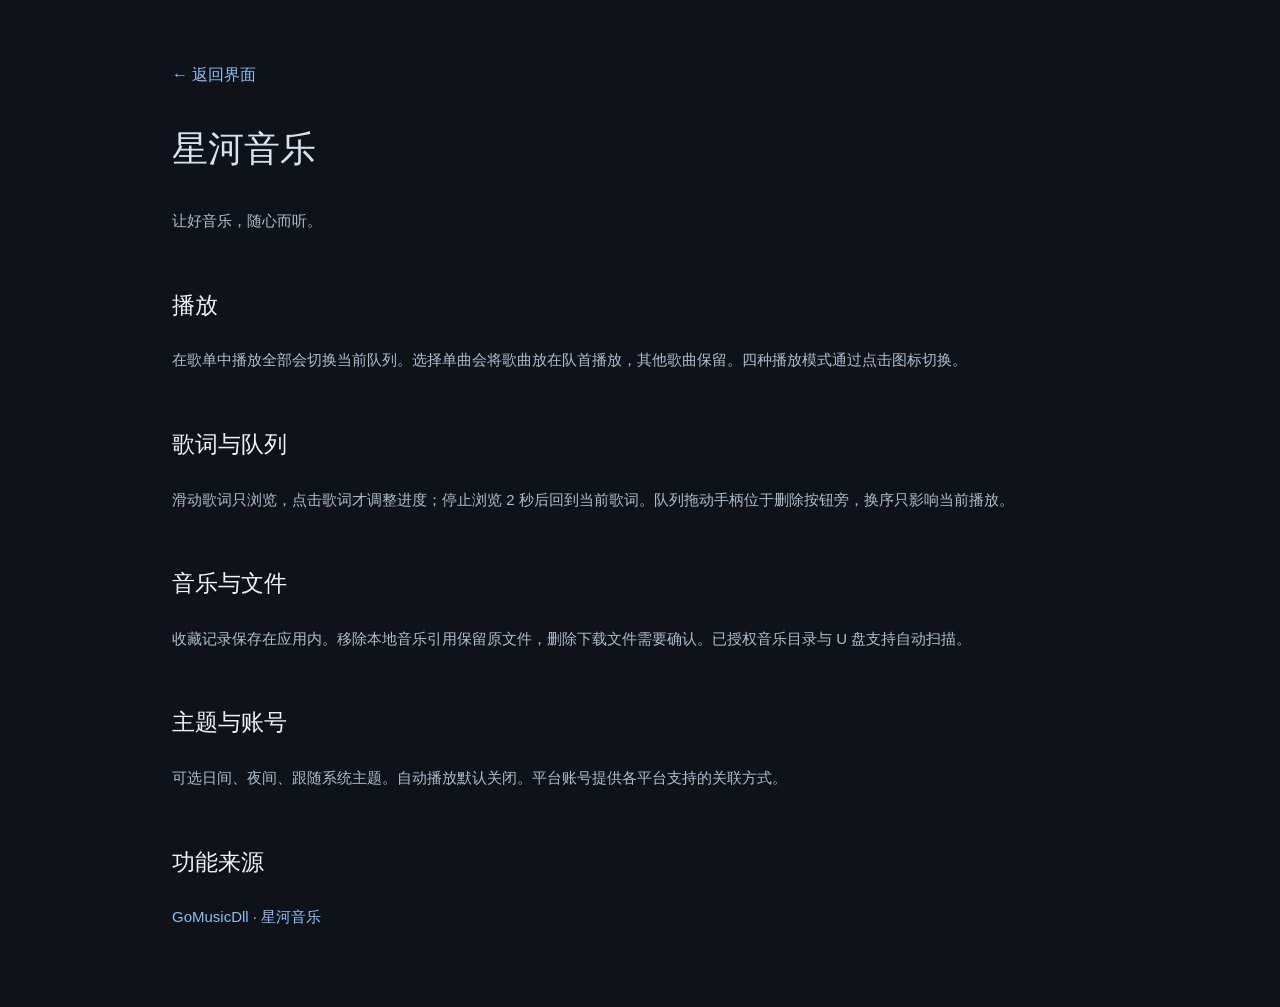
==== commit 3081ec76: "Publish signed v1.0.0 with dynamic engine endpoint and source memory fixes" ====
--- a/design/portrait-v1/design-guide.html
+++ b/design/portrait-v1/design-guide.html
@@ -1,57 +1,2 @@
 <!doctype html>
-<html lang="zh-CN"><head><meta charset="utf-8"><meta name="viewport" content="width=device-width,initial-scale=1"><title>星河音乐 · 设计说明与交接清单</title><link rel="stylesheet" href="styles.css"></head><body>
-<main class="design-guide">
-<div class="guide-top"><a href="index.html">← 返回界面预览</a><span class="guide-tag">2026.10.02 · 第一版讨论稿</span></div>
-<h1>音乐是主角，操作有固定的位置。</h1>
-<p>星河音乐 / 竖屏自适应。采用深石墨色的座舱底色，以专辑封面、清楚的歌词和稳定的播放控制建立视觉层次。</p>
-<p class="guide-note">这是静态 HTML 设计包，不是 Android 实现。所有歌曲、歌词、账号、歌单、容量与任务记录均为虚构示例。演示状态仅存在于当前页面内存，刷新后重置；不进行真实播放、登录、下载、同步或文件删除。</p>
-<div class="guide-links"><a href="index.html#home">首页</a><a href="index.html#playing">正在播放</a><a href="index.html#playlists">歌单列表</a><a href="index.html#favorites">我的收藏</a><a href="index.html#settings">系统设置</a><a href="index.html#states">状态设计</a></div>
-<h2>已经确定的产品规则</h2>
-<ul><li>每次启动默认进入四模块首页。</li><li>启动后自动播放默认关闭，用户可在设置手动开启。开启后仍进入首页，只恢复播放；关闭时保留队列与进度，等待点击播放。</li><li>歌单列表以歌单为主，我的收藏以歌曲为主。两个入口可访问相同内容，但服务不同的任务。</li><li>播放页默认专辑封面，保留黑胶选项。点击封面或歌词展开歌词，再返回封面。</li><li>播放队列独立于真实歌单、收藏和本地文件。排序与移出队列不改动它们。</li><li>红心默认收藏到 APP；不假设关联平台后支持双向同步。</li></ul>
-<h2>页面与状态清单</h2>
-<table><thead><tr><th>页面</th><th>内容与操作</th><th>关键设计</th></tr></thead><tbody>
-<tr><td><a href="index.html#home">首页</a></td><td>当前或上次播放、继续播放、歌单、收藏、设置、最近听过</td><td>播放入口占主要位置，歌单与收藏并列，设置采用紧凑整行入口。</td></tr>
-<tr><td><a href="index.html#playing">正在播放</a></td><td>封面、歌词、歌曲信息、进度、上一首、播放、下一首、播放模式、收藏、队列入口</td><td>封面与歌词并排，控制固定在中下部，队列通过右侧按钮进入，不常驻播放页。</td></tr>
-<tr><td><a href="index.html#lyrics">歌词展开</a></td><td>多行歌词、滑动定位与点击句子调整进度、缩略封面、固定控制、队列入口</td><td>歌词占用封面展示区；主操作顺序保持一致。</td></tr>
-<tr><td><a href="index.html#queue">播放队列</a></td><td>拖动、上下移、移出、清空、撤销</td><td>移除当前歌曲切到下一首，最后一首移除后停止；列表顺序就是实际播放顺序。</td></tr>
-<tr><td><a href="index.html#playlists">歌单列表</a></td><td>本地与平台切换、我的歌单、推荐歌单、分类、创建歌单、账号关联入口</td><td>左侧窄栏目、右侧两列封面。有个人歌单优先展示，否则推荐。</td></tr>
-<tr><td><a href="index.html#detail">歌单详情</a></td><td>封面、简介、播放全部、随机播放、加入队列、下载、曲目菜单</td><td>歌单信息集中顶部，歌曲列表保持统一。</td></tr>
-<tr><td><a href="index.html#favorites">我的收藏</a></td><td>APP / 平台切换、喜欢的歌曲、播放全部、收藏时间排序、取消收藏</td><td>全宽歌曲列表，与歌单网格明确区分。</td></tr>
-<tr><td><a href="index.html#search">搜索与导入</a></td><td>歌曲、歌单、专辑、来源筛选、分享链接导入示意</td><td>搜索入口放在页面标题区，不增加第五个主模块。</td></tr>
-<tr><td><a href="index.html#local">本地音乐</a></td><td>已下载文件、播放、扫描、导入、文件删除确认</td><td>本地文件删除与队列移除采用不同文案和确认流程。</td></tr>
-<tr><td><a href="index.html#downloads">下载管理</a></td><td>完成列表、任务记录、跳过、失败重试、下载设置</td><td>管理入口位于本地歌单，设置页面只放配置与记录快捷入口。</td></tr>
-<tr><td><a href="index.html#settings">设置</a></td><td>车机与显示、平台账号、常规、下载、WebDAV、高级、关于</td><td>播放页取消设置工具堆叠；完整设置在独立页面。</td></tr>
-<tr><td><a href="index.html#states">状态展示</a></td><td>首次使用、登录失效、网络中断、平台不支持、加载</td><td>缓存内容保留；错误、无内容、未关联、能力不支持分别表达。</td></tr>
-</tbody></table>
-<h2>开屏与品牌</h2><p>星轨与音符组成原创矢量标志。开屏覆盖整个窗口，包括侧边栏；结束或跳过后恢复原页面。正常联网不显示常驻在线标记，异常时在对应页面提供提示与重试。开屏以流动星轨和描边文字呈现“一路星河，一路好歌。”，保留原句“为每一段旅程，留一首好歌。”；支持跳过与重播，减少动态效果时立即展示静态文字。关于页面以 GoMusicDll 标示功能来源，保留 Go Music DL 的介绍及原始项目链接；星河音乐尚未建立仓库，项目链接留空。</p><h2>视频素材编辑</h2><p>视频制作用于将音频、封面和歌词合成为视频，作为上游兼容功能保留在高级选项，不出现在主菜单。界面不展示无法获取的气温。主题可跟随系统；已收藏歌曲使用实心红心。</p><p>在高级选项开启更换封面/背景、更换音频、更换歌词与导出视频按钮后，从视频制作页面进入对应面板。封面可选内置素材或本地图片；背景支持跟随封面、纯色和独立图片；音频可选歌曲或本地文件，确认后更新预览。导出仅演示选项，不生成实际视频。</p><h2>视觉系统</h2>
-<div class="swatches"><div class="swatch"><div style="background:#151b23"></div><p>背景 / #151B23</p></div><div class="swatch"><div style="background:#202832"></div><p>内容层 / #202832</p></div><div class="swatch"><div style="background:#8ebef2"></div><p>强调 / #8EBEF2</p></div><div class="swatch"><div style="background:#f0f4f8"></div><p>主文字 / #F0F4F8</p></div><div class="swatch"><div style="background:#aebac7"></div><p>次文字 / #AEBAC7</p></div><div class="swatch"><div style="background:#354351"></div><p>分隔 / #354351</p></div></div>
-<p>中文优先使用设备可用的清晰无衬线字体，避免加载网络字体。网页预览使用微软雅黑；Android 应使用系统中文字体并验证字重和字形。标题、歌曲名称、当前歌词、辅助信息分别建立层级。图标为同一笔画风格的本地 SVG，封面为原创矢量示意图，交付无需网络。</p>
-<p>日间主题使用浅灰背景、白色内容层和深蓝强调色。夜间降低大面积亮色，保持当前歌曲、播放按钮和选中状态可辨认。网页按钮热区为评审比例；Android 不能直接照搬 CSS 像素值。</p>
-<h2>1440 × 1920 的布局策略</h2>
-<div class="guide-layout">应用区域（扣除系统安全区后）
-顶部：状态与标题
-中上部：封面与歌词并排 / 歌单与歌曲浏览
-中下部：固定顺序的主播放控制
-底部：播放页使用队列按钮；浏览页使用迷你播放器
-最下方：正在播放 / 歌单列表 / 我的收藏 / 设置</div>
-<p>预览按竖屏窗口自适应，可收起侧边栏或铺满窗口。布局比例不等于实车 dp 或字号。尚未确认系统导航、车控栏、安全区和全屏行为，原生实现必须用实际可用宽高测量布局。</p>
-<p>手机预览只用于远程查看稿件；目标是车机竖屏。移动宽度下部分内容可滚动，迷你播放器保留在框架内，页面统一从侧边栏进入。网页使用 reduced-motion、焦点轮廓、按钮标签和弹窗焦点约束。</p>
-<h2>队列、收藏与文件的区别</h2>
-<table><thead><tr><th>操作</th><th>结果</th><th>用户反馈</th></tr></thead><tbody><tr><td>移出队列</td><td>只移除队列引用，不删除歌单、收藏或文件</td><td>短暂撤销；当前曲移除后播放下一首</td></tr><tr><td>取消 APP 收藏</td><td>只修改 APP 收藏，不写入平台</td><td>红心状态变化与文字反馈</td></tr><tr><td>删除本地文件</td><td>释放本地文件，收藏与平台歌单保留</td><td>独立确认，原生实现需说明离线可用性变化</td></tr><tr><td>播放全部</td><td>用所选列表建立播放队列</td><td>进入播放页；原生实现可按当前队列策略确认是否替换</td></tr><tr><td>下一首播放</td><td>插入当前曲之后</td><td>提示已设为下一首</td></tr><tr><td>加入队列</td><td>追加至末尾</td><td>提示加入成功</td></tr><tr><td>随机播放</td><td>打乱队列，再按可见顺序播放</td><td>显示实际顺序，拖动后按新顺序播放</td></tr></tbody></table>
-<h2>上游设置对照</h2>
-<p>对照来源：项目内 <code>engine/upstream/internal/web/templates/partials/modals.html</code>。这是本地快照的设计映射，未声明与未来或其他版本的 Android APK 完全一致。</p>
-<table><thead><tr><th>本地上游选项</th><th>新位置</th><th>备注</th></tr></thead><tbody>
-<tr><td>悬浮歌词、Web 每页条数、自动批量换源、关于</td><td>常规</td><td>完整保留配置语义；Web 分页与原生滚动列表区分。</td></tr>
-<tr><td>CLI 每页条数</td><td>高级选项</td><td>服务于上游 TUI，不用于车机列表。</td></tr>
-<tr><td>更换封面/背景、音频、歌词、导出视频四个开关</td><td>高级选项</td><td>默认隐藏；视频生成在独立面板中呈现。</td></tr>
-<tr><td>下载内嵌元数据、下载目录、文件名模板、提示时长、自动缓存、下载记录</td><td>下载与存储</td><td>目录采用 Android 示例；桌面/Docker 预设在原生界面不直接照搬。</td></tr>
-<tr><td>WebDAV 开关、地址、用户名、密码、远端目录</td><td>WebDAV 同步</td><td>关闭时隐藏配置，密码不回显。</td></tr>
-<tr><td>平台 Cookie、平台可支持的扫码入口</td><td>平台账号</td><td>示意覆盖主要平台。全部平台列表须由上游 AllSources 与能力标记驱动，QQ/微信双登录提供示意入口，实际登录流程以平台能力标记为准。</td></tr>
-<tr><td>自动播放、启动首页、封面样式、日夜主题</td><td>车机与显示</td><td>新增加的车机选项，不冒充上游已有功能。</td></tr>
-</tbody></table>
-<h2>开发 Agent 的交接边界</h2>
-<ul><li>以 HTML 为视觉和交互参考，用 Compose 原生实现；不要把整套页面替换成 WebView 产品。</li><li>先冻结上游版本并做功能逐项审计。此设计覆盖主要流程，不等于已经验证所有平台、视频功能和 Android 系统设置。</li><li>平台个人歌单需要区分“我创建的”和“我收藏的”；本稿提供全部、我创建的、我收藏的三个分组示意；原生版必须读取真实归属。</li><li>我的收藏优先展示平台喜欢的歌曲；不支持时提供收藏歌单入口，不能把歌单与喜欢歌曲误当成同一资源。</li><li>需要真实实现：Media3 播放、后台与方向盘控制、音频焦点、网络重试、下载/缓存区分、数据库持久化、账号安全与平台能力检测。</li><li>启动自动播放关闭的默认值必须在真实配置层落实。演示开关不控制网页真实音频，也不跨刷新保存。</li><li>实车验证大字、热区、触达范围、系统底栏遮挡、日夜对比和导航打断。不能仅凭分辨率计算出最终字号。</li><li>账号绑定、Cookie、视频生成和文件管理属于低频长操作。设计阶段保留能力；车机使用状态限制需要真实车况接口确认，不能假设能可靠读取车速。</li></ul>
-<h2>参考与适用范围</h2>
-<ul><li><a href="https://www.tesla.com/ownersmanual/2012_2020_models/en_gb/GUID-7A85FB6B-9DF6-4C55-A2F9-793207E48E9D.html" target="_blank" rel="noopener">早期竖屏 Model S 官方媒体说明</a>：可展开播放器、迷你播放器、来源切换和队列操作。</li><li><a href="https://www.torque.com.sg/reviews/volvo-ex30-review-scandinavian-agility/" target="_blank" rel="noopener">沃尔沃 EX30 竖屏音乐实拍参考</a>：检索获得界面参考，原图读取受限；未声称逐像素比对。</li><li><a href="https://developers.google.com/cars/design/automotive-os/design-system/sizing" target="_blank" rel="noopener">Android for Cars 尺寸指南</a>：供车机热区设计参考，并不等同于银河 OS 的强制规范。</li><li><a href="https://github.com/guohuiyuan/go-music-dl" target="_blank" rel="noopener">go-music-dl 上游功能</a>：功能复用来源。</li><li><a href="https://github.com/nextlevelbuilder/ui-ux-pro-max-skill" target="_blank" rel="noopener">UI UX Pro Max</a>：参考一致性、导航、对比与操作反馈；不直接采用检索中的网页营销布局。</li></ul>
-<p class="guide-note">建议评审顺序：首页 → 播放页 → 歌词展开 → 队列 → 平台歌单 → 收藏 → 设置。先确定布局、字号观感与音乐氛围，再冻结完整功能状态和原生开发规格。</p>
-</main></body></html>
+<html lang="zh-CN"><head><meta charset="utf-8"><meta name="viewport" content="width=device-width,initial-scale=1"><title>星河音乐 · 功能说明</title><link rel="stylesheet" href="styles.css"></head><body><main class="design-guide"><a href="index.html">← 返回界面</a><h1>星河音乐</h1><p>让好音乐，随心而听。</p><h2>播放</h2><p>在歌单中播放全部会切换当前队列。选择单曲会将歌曲放在队首播放，其他歌曲保留。四种播放模式通过点击图标切换。</p><h2>歌词与队列</h2><p>滑动歌词只浏览，点击歌词才调整进度；停止浏览 2 秒后回到当前歌词。队列拖动手柄位于删除按钮旁，换序只影响当前播放。</p><h2>音乐与文件</h2><p>收藏记录保存在应用内。移除本地音乐引用保留原文件，删除下载文件需要确认。已授权音乐目录与 U 盘支持自动扫描。</p><h2>主题与账号</h2><p>可选日间、夜间、跟随系统主题。自动播放默认关闭。平台账号提供各平台支持的关联方式。</p><h2>功能来源</h2><p><a href="https://github.com/guohuiyuan/go-music-dl" target="_blank" rel="noopener">GoMusicDll</a> · <a href="https://github.com/liangle902/CarMusic" target="_blank" rel="noopener">星河音乐</a></p></main></body></html>
